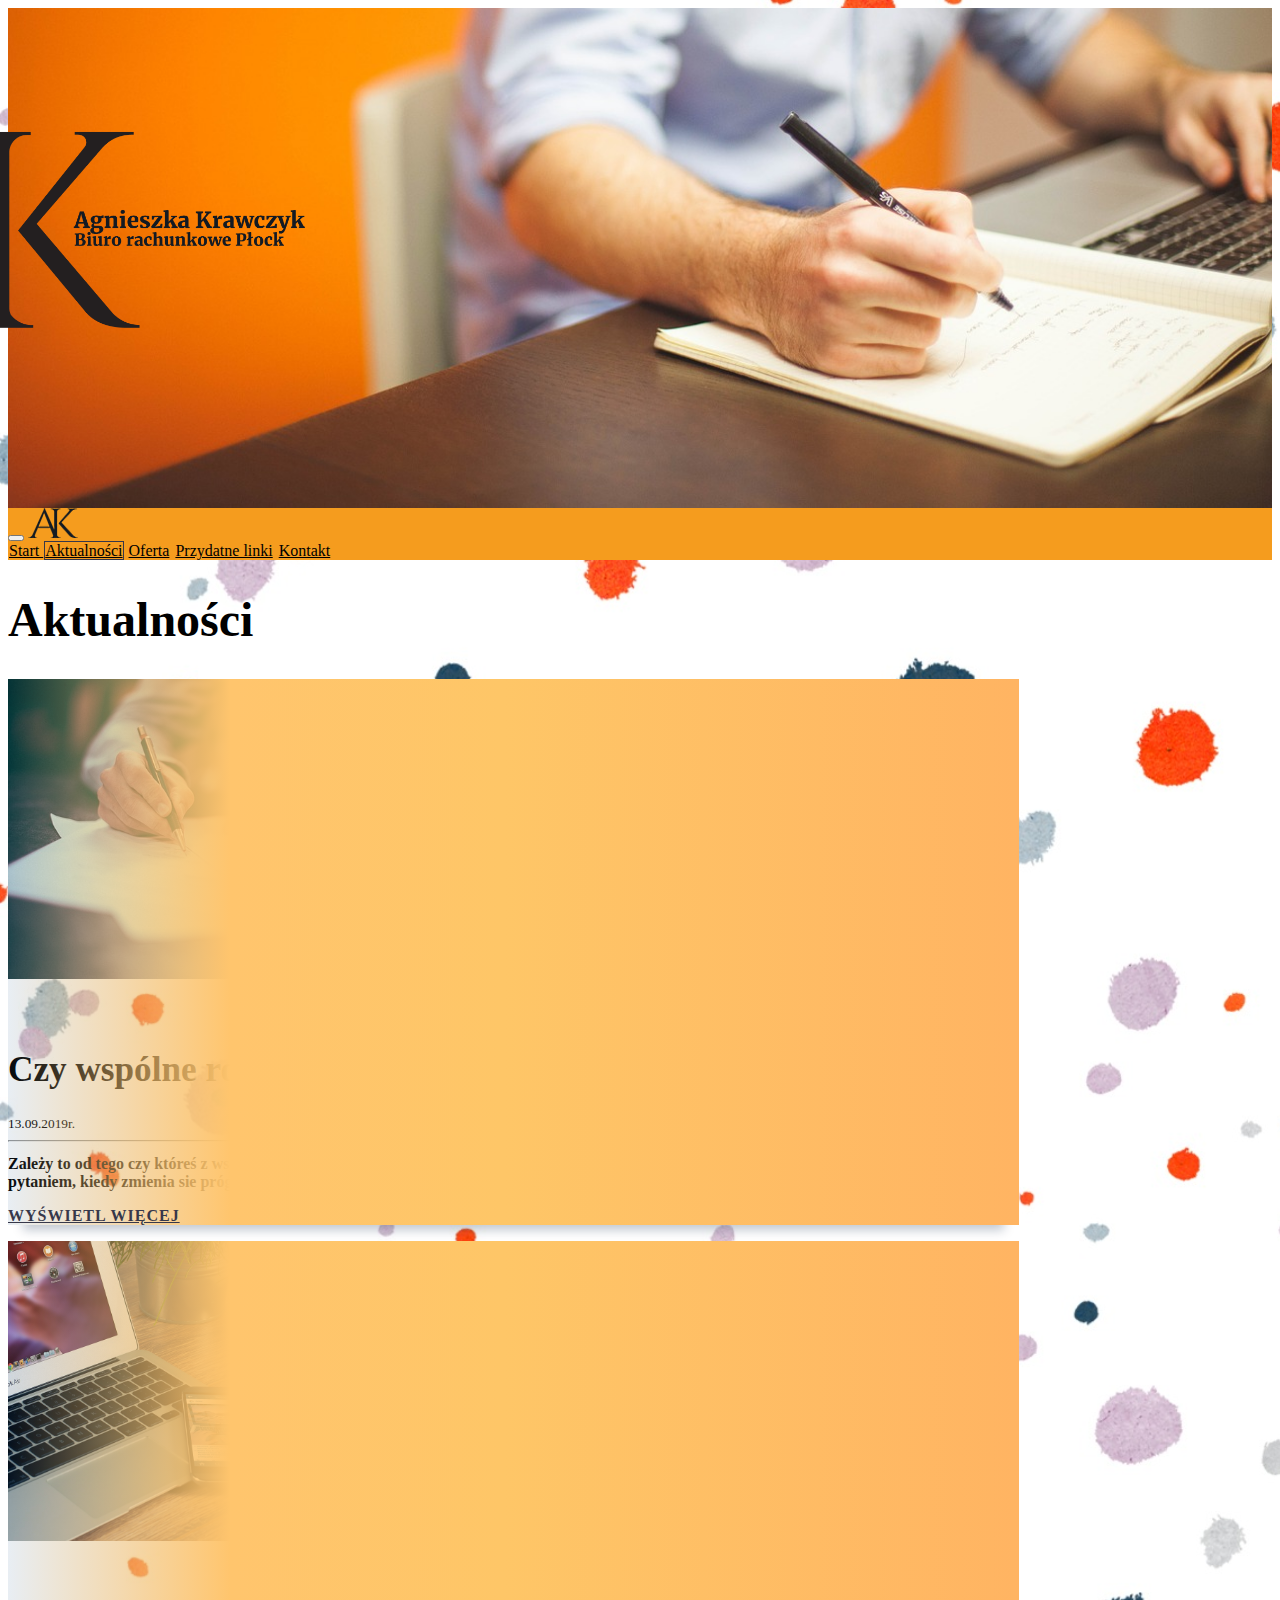
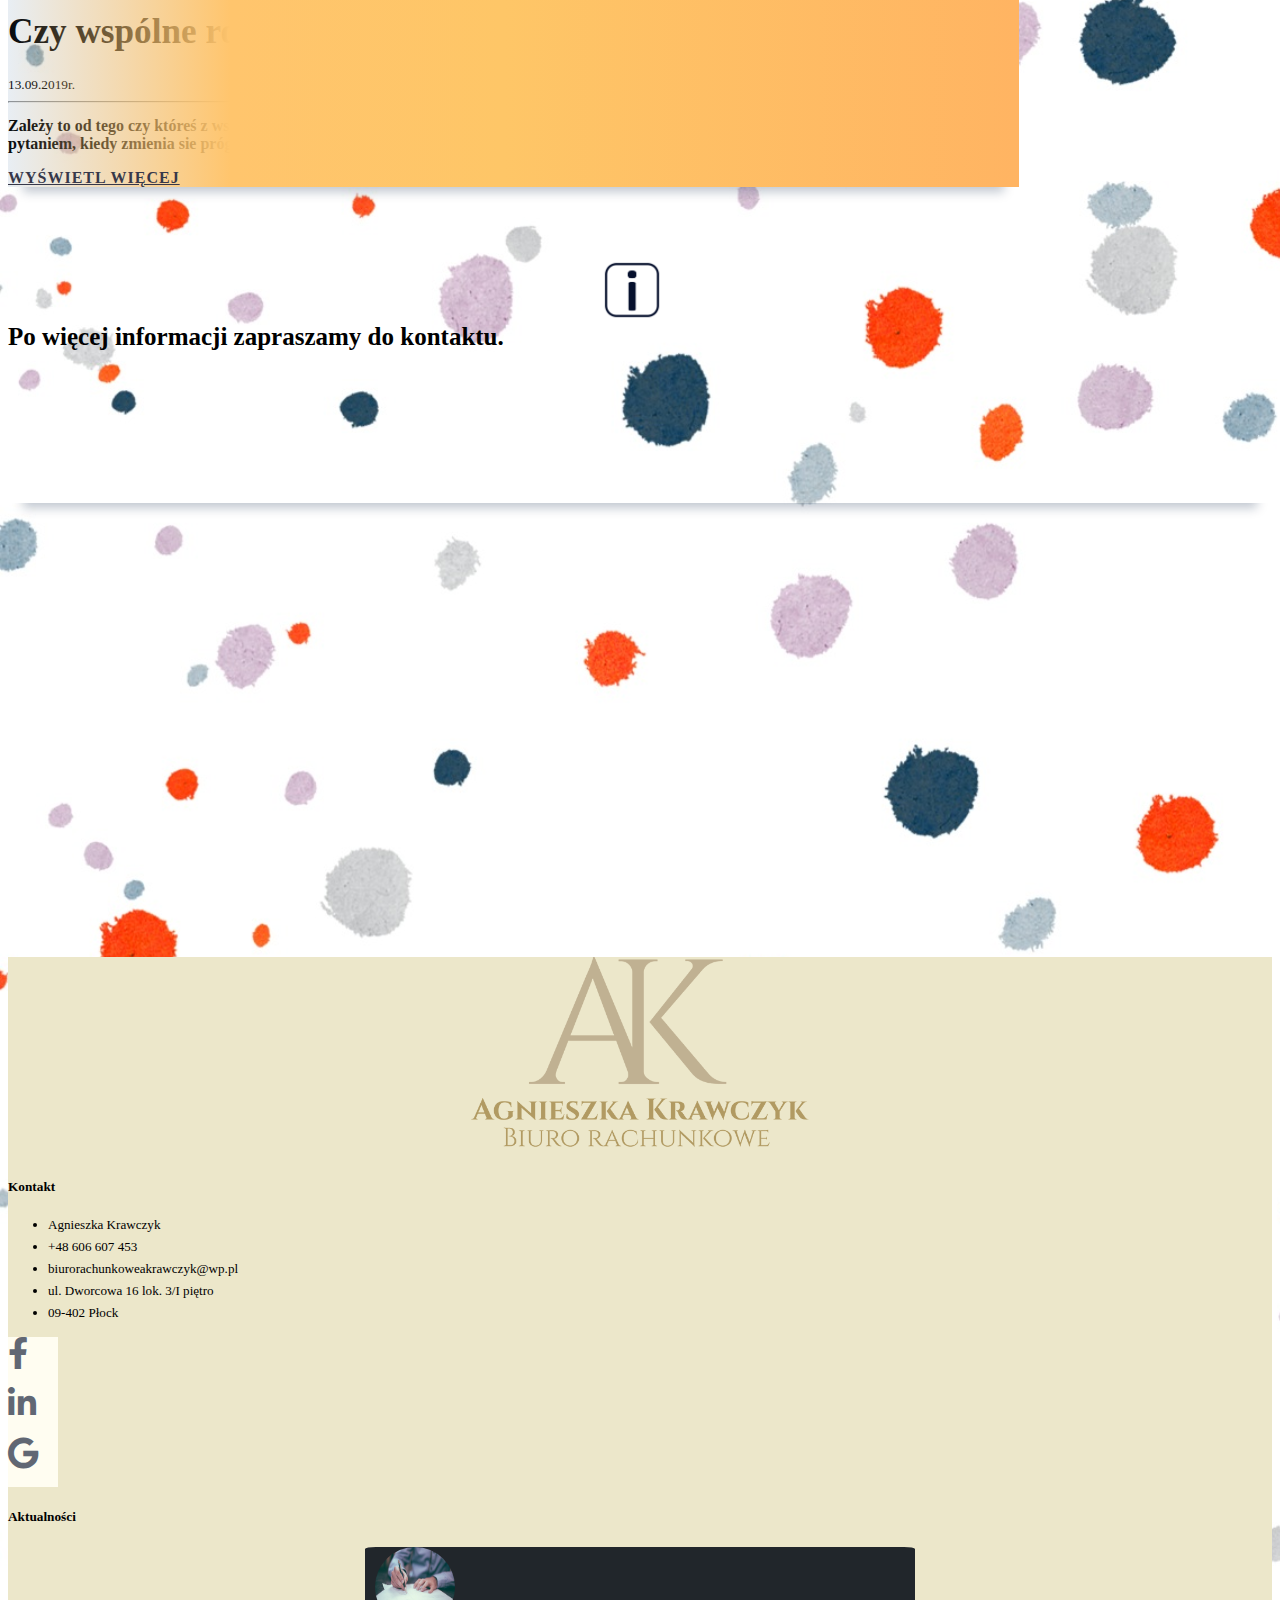
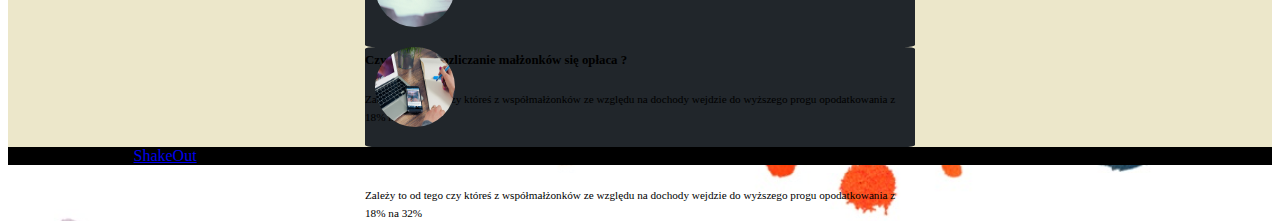
==== aktualnosci/index.html @ 41002212 "News articles subpage" ====
<!doctype html>
<html lang="pl-PL">
<head>
    <title>Rachunkowość w Płocku na miarę twoich potrzeb.</title>
    <meta charset="utf-8">
    <meta name="viewport" content="width=device-width, initial-scale=1, shrink-to-fit=no">
    <meta name="robots" content="index, follow">
    <meta name="revisit-after" content="7 days">
    <meta name="keywords" content="word, word2, word3, etc">
    <!--
    <meta name="abstract" content="a very short description of page">
    -->
    <meta name="author" content="ShakeOut">
    <meta name="copyright" content="ShakeOut">
    <!--
    By implementing the news_keywords metatag you can specify which keywords are most relevant to your articles.
    For example, in an article about the relevant news you could add the following code to help Google News better understand the nature of your content:
        Keywords could also be used to help disambiguate between related terms. Again, if this particular publisher wanted to specify
    that this article reported on soccer’s World Cup -- as opposed to rugby’s World Cup -- then they could try the following:

    <meta name="news_keywords" content="World Cup, Brazil 2014, Spain vs Netherlands, soccer, football">

    -->
    <meta name="google-site-verification" content="K8c2zZoU8CL8oeAEm4p4iuvakHsuQGLQA4NJUTKjj-U" />
    <meta name="news_keywords" content="Vat i nowa matryca, Młodzież zwolniona z podatków-Co warto wiedziec?, ksiegowość, rachunkowość, zmiany w podatkach">
    <meta name="reply-to" content="kontakt@biurorachunkoweplock.pl">
    <meta name="description" content="Chcesz dowidzieć sie jaką formę opodatkowania wybrać i uniknąć niepotrzebnych opłat ?">
    <meta name="robots" content="noodp" />
    <meta name="robots" content="noydir" />
    <meta name="SLURP" content="noarchive" />
    <meta name="web_author" content="haiowaty, ShakeOut, haiowaty@daweb.vot.pl" />
    <!-- Bootstrap CSS -->
    <script src="https://ajax.googleapis.com/ajax/libs/jquery/3.3.1/jquery.min.js"></script>
    <link rel="stylesheet" href="https://stackpath.bootstrapcdn.com/bootstrap/4.1.3/css/bootstrap.min.css"
          integrity="sha384-MCw98/SFnGE8fJT3GXwEOngsV7Zt27NXFoaoApmYm81iuXoPkFOJwJ8ERdknLPMO" crossorigin="anonymous">
    <link href="https://use.fontawesome.com/releases/v5.0.6/css/all.css" rel="stylesheet">
    <link rel="stylesheet" type="text/css" href="../css/style.css">
    <link rel="stylesheet" type="text/css" href="../css/news.css">
    <link rel="shortcut icon" href="../favicon.png" type=”image/x-icon” />
    <script type="text/javascript" src="../js/main.js"></script>
</head>
<body>
<div class="background-start flex py-2">
    <div class="container my-3 my-sm-2 align-content-center d-flex justify-content-center" id="header">
        <div class="logo-start justify-content-center"></div>
    </div>
</div>
<nav id="nav" class="navbar navbar-expand-sm sticky-top navbar-light bg-gold">
    <button class="navbar-toggler" type="button" data-toggle="collapse" data-target="#navbarNavAltMarkup" aria-controls="navbarNavAltMarkup" aria-expanded="false" aria-label="Toggle navigation">
        <span class="navbar-toggler-icon"></span>
    </button>
    <a class="navbar-brand d-sm-none d-flex" href="#">
        <img src="../images/logo_header.png" width="50" height="30" alt="logo plockiego biura rachunkowego">
    </a>
    <div class="collapse navbar-collapse justify-content-center" id="navbarNavAltMarkup">
        <div class="navbar-nav">
            <a class="nav-item nav-link px-lg-5 px-md-4 px-sm-3 border-transcendent" href="../" title="Start">Start <span class="sr-only">(current)</span></a>
            <a class="nav-item nav-link px-lg-5 px-md-4 px-sm-3 border-transcendent border border-darkness rounded" id="highlight" href="" >Aktualności</a>
            <a class="nav-item nav-link px-lg-5 px-md-4 px-sm-3 border-transcendent " href="../oferta/" title="oferta">Oferta</a>
            <a class="nav-item nav-link px-lg-4 px-md-3 px-sm-2 border-transcendent" href="../linki/">Przydatne linki</a>
            <a class="nav-item nav-link px-lg-5 px-md-4 px-sm-3 border-transcendent" href="../kontakt/" title="Aktualnosci">Kontakt</a>
        </div>
    </div>
</nav>
<section class="news mt-2" id="services">
    <h1 class="intro p-4 m-0 text-center font-weight-bold" style="font-size:3rem">Aktualności</h1>
    <article>
        <div class="jumbotron m-auto mt-2 bg-light">
            <div class="card-jumbotron my-4 shadow">
                <div class="check d-flex">
                    <img src="../images/sign.jpg" class="article-photo" alt="signing documents">
                    <div class="title position-absolute col-10 col-md-9 col-xl-6">
                        <h1 class="">Czy wspólne rozliczanie małżonków się opłaca ?</h1>
                        <small>13.09.2019r.</small>
                        <hr class="my-2">
                        <h2>Zależy to od tego czy któreś z współmałżonków ze względu na dochody wejdzie do wyższego progu opodatkowania z 18% na 32%. Zostajemy z pytaniem, kiedy zmienia sie próg opodatkowania?
                        </h2>
                   <p class="lead">
                       <a class="btn btn-sm pl-2 mt-1" href="wspolne-rozliczanie-malzonkow.html" role="button">Wyświetl więcej</a>
                   </p>
                    </div>
                </div>
            </div>
        </div>
    </article>
    <article>
        <div class="jumbotron m-auto mt-2 bg-light">
            <div class="card-jumbotron my-4">
                <div class="check d-flex shadow">
                    <img src="../images/office.jpg" class="article-photo" alt="signing documents">
                    <div class="title position-absolute col-10 col-md-9 col-xl-6">
                        <h1 class="">Czy wspólne rozliczanie małżonków się opłaca ?</h1>
                        <small>13.09.2019r.</small>
                        <hr class="my-2">
                        <h2>Zależy to od tego czy któreś z współmałżonków ze względu na dochody wejdzie do wyższego progu opodatkowania z 18% na 32%. Zostajemy z pytaniem, kiedy zmienia sie próg opodatkowania?
                        </h2>
                        <p class="lead">
                            <a class="btn btn-sm pl-2 mt-1" href="#" role="button">Wyświetl więcej</a>
                        </p>
                    </div>
                </div>
            </div>
        </div>
    </article>
</section>
<div class="break col-12 pb-4 mb-4 text-center shadow align-content-center">
    <h2 class="text-center" id="space">
        Po więcej informacji zapraszamy do kontaktu.
    </h2>
</div>
<section class="container-margin-low pb-3" id="googlemap">
    <iframe src="https://www.google.com/maps/embed?pb=!1m18!1m12!1m3!1d1213.0792733527114!2d19.70948820063212!3d52.5486569680255!2m3!1f0!2f0!3f0!3m2!1i1024!2i768!4f13.1!3m3!1m2!1s0x471c7123df74989d%3A0x4574361a95a99be7!2sBiuro+Rachunkowe+Agnieszka+Krawczyk!5e0!3m2!1spl!2spl!4v1551833668494" width="100%" height="450" frameborder="0" style="border:0" allowfullscreen></iframe>
</section>

<!-- Footer -->
<footer class="page-footer font-small bg-dark text-light pt-1">
    <div class="container-fluid d-flex text-center mx-auto justify-content-center text-md-left">
        <div class="row col-xl-12">
            <div class="col-md-4" id="logo-footer">
                <img class="logo-footer" src="../images/footer_logo.png" alt="biuro rachunkowe logo rachunkowosci plockiej">
            </div>

            <div class="col-md-4 pt-1 pr-xl-5 text-center">
                <h5 class="font-weight-bold text-center text-uppercase mt-1 mb-2 overflow-hidden">Kontakt</h5>
                <ul class="list-unstyled my-1 py-1">
                    <li>
                        Agnieszka Krawczyk
                    </li>
                    <li>
                        +48 606 607 453
                    </li>
                    <li>
                        biurorachunkoweakrawczyk@wp.pl
                    </li>

                    <li>
                        ul. Dworcowa 16 lok. 3/I piętro

                    </li>
                    <li>
                        09-402 Płock
                    </li>
                </ul>
                <div class="row justify-content-around m-auto py-3">
                    <div class="card card_Facebook page-footer">
                        <div class="card-body px-1 py-1">
                            <i class="fab fa-facebook-f fa-2x">
                                <a href="#facebook"></a>
                            </i>
                        </div>
                    </div>
                    <div class="card card_LinkedIn">
                        <div class="card-body px-1 py-1">
                            <i class="fab fa-linkedin-in fa-2x">
                                <a href="#linkedin"></a>
                            </i>
                        </div>
                    </div>
                    <div class="card card_Google">
                        <div class="card-body px-1 py-1">
                            <i class="fab fa-google fa-2x">
                                <a href="#google"></a>
                            </i>
                        </div>
                    </div>
                </div>
            </div>
            <!-- Aktualności-mini -->
            <div class="col-md-4 py-1 pl-md-4">
                <div class="col-12">
                    <h5 class="font-weight-bold text-uppercase text-center mt-1 mb-2">Aktualności</h5>
                    <div class="mini-post my-1 d-flex">
                        <img src="../images/sign.jpg" class="footer-news-photo" alt="signing documents">
                        <div class="footer-news-text d-flex justify-content-center">
                            <h5>Czy wspólne rozliczanie małżonków się opłaca ?</h5>
                            <span>Zależy to od tego czy któreś z współmałżonków ze względu na dochody wejdzie do wyższego progu opodatkowania z 18% na 32%</span>
                        </div>
                    </div>
                    <div class="mini-post my-2 d-flex">
                        <img src="../images/office.jpg" align="middle" class="footer-news-photo" alt="signing documents">
                        <div class="footer-news-text d-flex justify-content-center">
                            <h5>Czy wspólne rozliczanie małżonków się opłaca ?</h5>
                            <span>Zależy to od tego czy któreś z współmałżonków ze względu na dochody wejdzie do wyższego progu opodatkowania z 18% na 32%</span>
                        </div>
                    </div>
                </div>
            </div>
        </div>
    </div>
    <!-- Social buttons -->

    <div class="footer-copyright text-right py-0 px-1">© 2018 Copyright:
        <a href="https://daweb.vot.pl/"> ShakeOut </a>
    </div>
</footer>



<!-- Optional JavaScript -->
<!-- jQuery first, then Popper.js, then Bootstrap JS -->
<script src="https://code.jquery.com/jquery-3.3.1.slim.min.js"
        integrity="sha384-q8i/X+965DzO0rT7abK41JStQIAqVgRVzpbzo5smXKp4YfRvH+8abtTE1Pi6jizo"
        crossorigin="anonymous"></script>
<script src="https://cdnjs.cloudflare.com/ajax/libs/popper.js/1.14.3/umd/popper.min.js"
        integrity="sha384-ZMP7rVo3mIykV+2+9J3UJ46jBk0WLaUAdn689aCwoqbBJiSnjAK/l8WvCWPIPm49"
        crossorigin="anonymous"></script>
<script src="https://stackpath.bootstrapcdn.com/bootstrap/4.1.3/js/bootstrap.min.js"
        integrity="sha384-ChfqqxuZUCnJSK3+MXmPNIyE6ZbWh2IMqE241rYiqJxyMiZ6OW/JmZQ5stwEULTy"
        crossorigin="anonymous"></script>
</body>
</html>
---- css/style.css ----
*{
    scroll-behavior: smooth;
}
.pt-100 {
    padding-top: 100px;
}
.pb-100 {
    padding-bottom: 100px;
}
.transition{
    transition: 0.8s;
}
.bg-gold{
    background-color: #f59c1e;
}
.container{
    width: 80% !important;
}
.shadow{
    box-shadow: 0 20px 10px -15px rgba(9, 30, 66, 0.25);
}
.border-darkness{
    border-color: #37384A!important;
}
.border-transcendent{
    border: 1px solid transparent;
}
body{
    background-image: url("../images/confeti.jpg");
    background-size:cover;
}

.container-margin-low{
    margin: auto !important;
    width: 80% !important;
}

.start{
    height: 900px;
    background-repeat: no-repeat;
    background-image: url("../images/tablica.png");
    background-size: cover;
    background-position: center;
    color: white;
}

.text-start{
    vertical-align: center;
    justify-content: center;
}
.text-start h1 {
    font-size: 2.75rem!important;
}
.text-start h2{
    font-size: 1.75rem!important;
}
@media only screen and (max-width: 1300px){
    .text-start h1 {
        font-size: 2.5rem!important;
    }
    .text-start h2{
        font-size: 1.5rem!important;
    }
}

@media only screen and (max-width: 1024px){
    .text-start h1 {
        font-size: 2rem!important;
    }
    .text-start h2{
        font-size: 1.2rem!important;
    }
}
@media only screen and (max-width: 768px){
    .text-start h1 {
        font-size: 1.8rem!important;
    }
    .text-start h2{
        font-size: 1rem!important;
    }
}
@media only screen and (max-width: 576px){
    .text-start h1 {

        font-size: 1.6rem!important;
    }
    .text-start h2{

        font-size: 1rem!important;
    }
    .text-start
}
.background-start {
    background-image: url("../images/bg-log.jpg");
    background-position: bottom;
    background-size:cover;
    height: 600px;
}
@media only screen and (min-width: 1600px){
    .background-start{
        height: 600px;
    }
    .logo-start {
        height: 280px;
        top:120px;
        right:350px;
    }
}
@media only screen and (max-width: 1600px){
    .background-start{
        height: 550px;
    }
    .logo-start {
        height: 250px;
        top:120px;
        right:220px;
    }
}
@media only screen and (max-width: 1300px){
    .background-start{
        height: 500px;
    }
    .logo-start {
        height: 200px;
        top:120px;
        right:180px;
    }
}
@media only screen and (max-width: 1000px){
    .background-start{
        height: 380px;
    }
    .logo-start {
        height: 185px;
        top:100px;
        right:150px;
    }
}
@media only screen and (max-width: 800px){
    .background-start{
        height: 350px;
    }
    .logo-start {
        height: 170px;
        top:75px;
        right:100px;
    }
}
@media only screen and (max-width: 700px){
    .background-start{
        height: 250px;
    }
    .logo-start {
        height: 150px;
        top:35px;
        right:100px;
    }
}
@media only screen and (max-width: 576px){
    .background-start{
        display: none !important;
    }
    .logo-start {
        height: 100px;
        top:15px;
        right:80px;
    }
}
.logo-start{
    margin-bottom: 1rem;
    position: relative;
    width: 80%;
    background-image: url("../images/logo-tekst.png");
    background-size: contain;
    background-repeat: no-repeat;
}

 /*
  navbar
  */
#navbar-top {
    padding-top: 0.2rem !important;
    padding-bottom: 0.2rem !important;
    height: 20px !important;
}
@media only screen and (max-width: 576px){
    #header{
        display: none !important;
    }
}
.navbar-smaller{
    padding:1px;
    transition: 0.8s;
}
.navbar-nav{
    color: #37384A!important;
}
.nav-item{
    color:black !important;
}
/*
sekcja startowa kartki
*/
.paper {
    background-image: url("../images/baner.png");
    background-position: center;
    background-size: cover;
    padding: 30px;
    position: relative;
    height: 226px;

}
.paper h1{
    font-size: 50px !important;
}

.paper,
.paper::before,
.paper::after {
    /* Styles to distinguish sheets from one another */
    box-shadow: 1px 1px 1px rgba(0,0,0,0.25);
    border: 1px solid #bbb;
}

.paper::before,
.paper::after {
    content: "";
    position: absolute;
    height: 95%;
    width: 99%;
    background-color: #eee;
}

.paper::before {
    right: 15px;
    top: 0;
    transform: rotate(-1deg);
    z-index: -1;
}

.paper::after {
    top: 5px;
    right: -5px;
    transform: rotate(1deg);
    z-index: -2;
}
/*
 kafelki
 */
.services-area {
    background-image: url("../images/kartka.png");
    background-size: cover;
    background-position: center;
}
.section-title {
    margin-bottom: 60px;
}
.section-title p {
    color: #280f0a;
}
.section-title h2{
    text-transform: capitalize;
    font-size: 40px;
    position: relative;
    padding-bottom: 20px;
    margin-bottom: 20px;
    font-weight: 600;
}
.section-title h2:before {
    position: absolute;
    content: "";
    width: 60px;
    height: 2px;
    background-color: #343a40;
    bottom: 0;
    left: 50%;
    margin-left: -30px;
}
.section-title h2:after {
    position: absolute;
    background-color: #343a40;
    content: "";
    width: 10px;
    height: 10px;
    bottom: -4px;
    left: 50%;
    margin-left: -5px;
    border-radius: 50%;
}
.single-service {
    background-color: rgba(234, 230, 114, 1);
    padding: 30px 10px;
    position: relative;
    text-align: center;
    margin-bottom: 30px;
    background-position: center;
    height: 320px;
}
@media only screen and (max-width: 767px){
    .single-service{
        height: 280px;
    }
}

.single-service:hover .service-icon {
    width: 50%;
}
.single-service:hover  .service-title {
    -webkit-transition: .4s;
    transition: .6s;
    padding-top: 5px;
    padding-bottom: 5px;
    font-size: 25px !important;
}
.single-service:hover  .service-description {
    font-size: 22px !important;
    transition: .6s;
}
.service-title {
    -webkit-transition: .4s;
    transition: .4s;
    text-transform: capitalize;
    font-size: 26px !important;
    font-weight: 700;
    border-radius: 10px;
    margin-bottom:2vh;
}
.service-description {
    font-size: 20px !important;
}
.service-title, .service-description{
    margin:auto;
    padding-bottom: 30px;
}

.single-service:hover {
    -webkit-box-shadow: -1px 0 5px 6px rgba(153,153,153,1);
    -moz-box-shadow: -1px 0 5px 6px rgba(153,153,153,1);
    box-shadow: -1px 0 5px 6px rgba(153,153,153,1);
}

.iconic {
    height: 100px;
    width: 100px;
    display: block;
    position: relative;
    background-size: cover;
    margin-left: auto;
    margin-right: auto;
    background-color: rgba(51, 89, 110, 0.9);
}
.single-service:hover > .iconic::before{
    width: 60px;
    -webkit-transition: .4s;
    transition: .4s;
}
.single-service:hover > .iconic::after{
    width: 60px;
    -webkit-transition: .4s;
    transition: .4s;
}

.iconic:before {
    -webkit-transition: .4s;
    transition: .4s;
    left: 100%;
    content: "";
    position: absolute;
    width: 0;
    height: 100px;
    background-color: rgba(51, 89, 110, 0.9);
    border-bottom-right-radius: 30px;
    border-top-right-radius: 30px;
}
.iconic:after {
    -webkit-transition: .4s;
    transition: .4s;
    right: 100%;
    content: "";
    position: absolute;
    width: 0;
    height: 100px;
    background-color: rgba(51, 89, 110, 0.9);
    border-bottom-left-radius: 30px;
    border-top-left-radius: 30px;
}
.pin{
    background-color: #b6b6b6;
    height: 25px;
    display: block;
    position: absolute;
    width: 2px;
    top: -9px;
    left: 51%;
    z-index: 1;
}
.pin:after {
    background-color: #f34213;
    background-image: radial-gradient(256% 26%, none, hsla(0,0%,100%,0.15), hsla(0,0%,0%,0.15));
    border-radius: 50%;
    box-shadow: inset 0 0 0 1px hsla(0,0%,0%,.1),
    inset 4px 4px 4px hsla(0,0%,100%,.2),
    inset -4px -4px 4px hsla(0,0%,0%,.2),
    25px 4px 3px hsla(0,0%,0%,.16);
    content: '';
    left: -5px;
    height: 12px;
    position: absolute;
    width: 12px;
    top: -1px;
}
.pin:before {
    background-color: hsla(0,0%,0%,0.1);
    box-shadow: 0 0 .1em hsla(0,0%,0%,.1);
    content: '';
    height: 24px;
    width: 2px;
    left: 0;
    position: absolute;
    top: 1px;
    transform: rotate(60deg);
    -moz-transform: rotate(60deg);
    -webkit-transform: rotate(60deg);
    -ms-transform: rotate(60deg);
    -o-transform: rotate(60deg);
    transform-origin: 40% 100%;
    -moz-transform-origin: 50% 100%;
    -webkit-transform-origin: 50% 100%;
    -ms-transform-origin: 50% 100%;
    -o-transform-origin: 50% 100%;
}


/*
przerwa
*/
.break{
    background-image: url("../images/logo-bg.png");
    background-size: cover;
    background-attachment: fixed;
    position: relative;
    width: 100%;
    height: 200px;
    padding-top: 100px;
}
@media only screen and (max-width: 338px){
    .break{
        padding-top:50px;
    }
}
@media only screen and (min-width: 338px){
    #space {
        position: relative;
        font-size: 25px;
        font-weight: bold;
    }
    #space:before {
        position: absolute;
        background-image: url("../images/i.png");
        background-size: cover;
        width: 60px;
        height: 60px;
        content: "";
        left: 45%;
        bottom: 110%;

    }
}
@media only screen and (min-width: 667px){
    #space{
        font-size:25px;
    }
    #space:before {
        left: 46%;
        bottom: 110%;
    }
}
@media only screen and (min-width: 1000px){
    #space:before {
        left: 47%;
        bottom: 110%;
    }
}
@media only screen and (min-width: 1300px){
    #space:before {
        left: 48%;
        bottom: 110%;
    }
}
#googlemap {
}

/*
footer
*/
.logo-footer {
    max-width: 100%;
    max-height: 200px;
    margin: auto;
}
#logo-footer{

    display: flex;

}
.page-footer{
    background-color: #ece7ca;
}
@media only screen and (min-width: 768px){
    .page-footer{
    }
}

    .page-footer li{
        font-size: 0.82rem;
        margin-top:6px;
    }
    .mini-post{
        height: 100px;
        background-color: #21262b;
        border-radius: 2%;
        margin: auto;
        flex-direction: row;
        max-width: 550px;
    }
    .footer-news-photo{
        width: 80px;
        height: 80px;
        border-radius: 50%;
        margin: auto 10px;
    }
@media only screen and (max-width: 350px){
    .footer-news-photo{
        display: none;
    }
}
    .footer-news-text{
        text-align: left;
        flex-direction: column;
    }
    .mini-post h5{
        width: 100%;
        font-size: 0.65rem !important;
        justify-content: center;
    }
    .mini-post span{
        width: 100%;
        font-size: 0.55rem !important;
    }
@media only screen and (min-width: 1017px){
    .mini-post h5{
        font-size: 0.8rem !important;
    }
    .mini-post span{
        font-size: 0.7rem !important;
    }
}
/*
social media buttons
*/
.card_Facebook, .card_LinkedIn,.card_Google {
    color: rgb(97, 103, 115);
    background-color: #fffdf1;
    transition: transform .3s; /* Animation */
    width: 50px !important;
    height: 50px;
}

.card_Facebook:hover {
    background: #3b5998;
    color: #fff;
    cursor: pointer;
    transform: scale(1.1);
    box-shadow: 1px 5px 15px 1px grey;
}
.card_LinkedIn:hover {
    background: #007bb6;
    color: #fff;
    cursor: pointer;
    transform: scale(1.1);
    box-shadow: 1px 5px 15px 1px grey;
}
.card_Google:hover {
    background: #bb0000;
    color: #fff;
    cursor: pointer;
    transform: scale(1.1);
    box-shadow: 1px 5px 15px 1px grey;
}

.footer-copyright{
    background-color: black !important;
}
---- css/news.css ----
.news {
}
.tlo{
    background-image: linear-gradient(120deg, #ffecd2 0%, #fceade 100%);
}
.photo{
    height: auto;
    width: auto;
    max-height: 1000px;

}
.jumbotron{
    padding: 0;
    width: 80%;
}
/*

*/
.card-jumbotron {
    max-width: 100% !important;
}

.check {
    position: relative;
}
.check::before{
    content: "";
    position: absolute;
    width: 100%;
    height: 100%;
    background: linear-gradient(to right, rgba(30,87,143,0.1)0%, rgb(255, 197, 109) 22%, rgb(254, 198, 103) 49%, rgba(255, 180, 98) 100%);
    z-index: 1;
}

.article-photo{
    width: auto;
    height: 300px;
    max-width:100%;
    max-height: 100%;
}
.intro h1{
    font-size:3rem !important;
}
.title{
    padding-top:2rem!important;
    font-size: 1rem;
    z-index: 2;
    left:25%;
}
.title h1{
    font-size: 2.5rem;
}
.title h2 {
    font-size: 1rem;
}
.lead a{
    padding-left: 0;
}
@media only screen and (max-width:1500px) {
    .title{
        padding-top:2.7rem!important;
        left:20%;
    }
    .title h1{
        font-size: 2.2rem;
    }
}
@media only screen and (max-width:1200px) {
    .title{
        padding-top:2.5rem!important;
        left:18%;
    }
    .title h1{
        font-size: 2.2rem;
    }
}
@media only screen and (max-width:800px) {
    .title{
        padding-top:2rem!important;
    }
    .title h1{
        font-size: 2rem;
    }
}
@media only screen and (max-width:650px) {
    .title{
        padding-top:2.5rem!important;
        left:16% !important;
    }
    .title h1{
        font-size: 1.6rem ;
    }
    .title h2{
        font-size: 0.9rem;
    }
}
@media only screen and (max-width:500px) {
    .title{
        padding-top:2.9rem!important;
        left:15% !important;
    }
    .title h1{
        font-size: 1.3rem ;
    }
    .title h2{
        font-size: 0.75rem;
    }
}


.linia {
    height: 10px;
    width: 10%;
    border-bottom: 2px dotted black;
    position: relative;
    margin-bottom: 2% !important;
    margin-left: 3%;
}
.linia:after {
    position: absolute;
    background-color: #343a40;
    content: "";
    width: 10px;
    height: 10px;
    bottom: -66%;
    left: 50%;
    margin-left: -5px;
    border-radius: 50%;
}

.btn{
    margin-bottom: 1%;
    margin-right: 1%;
    border:none;
    background-color: unset;
    color: #37384A;
    border-radius: 30px !important;
    font-weight: 700 !important;
    position: relative;
    letter-spacing: 1px;
    text-transform: uppercase;
    transition: all 0.5s ease 0s;
    z-index:1;
}
.btn:hover{
    color: #34464f;
    border-radius: 30px !important;
}
.btn:before{
    content: "";
    position: absolute;
    width: 101%;
    height: 100%;
    top: 0;
    left: -1px;
    background: #e2e3f1;
    border-radius: 30px !important;
    transform: scaleX(0);
    transition:all 0.5s ease-out 0s;
    transform-origin: 50% 50% 0;
    z-index: -1;
}
.btn:hover:before{
    transform: scaleX(1);
}
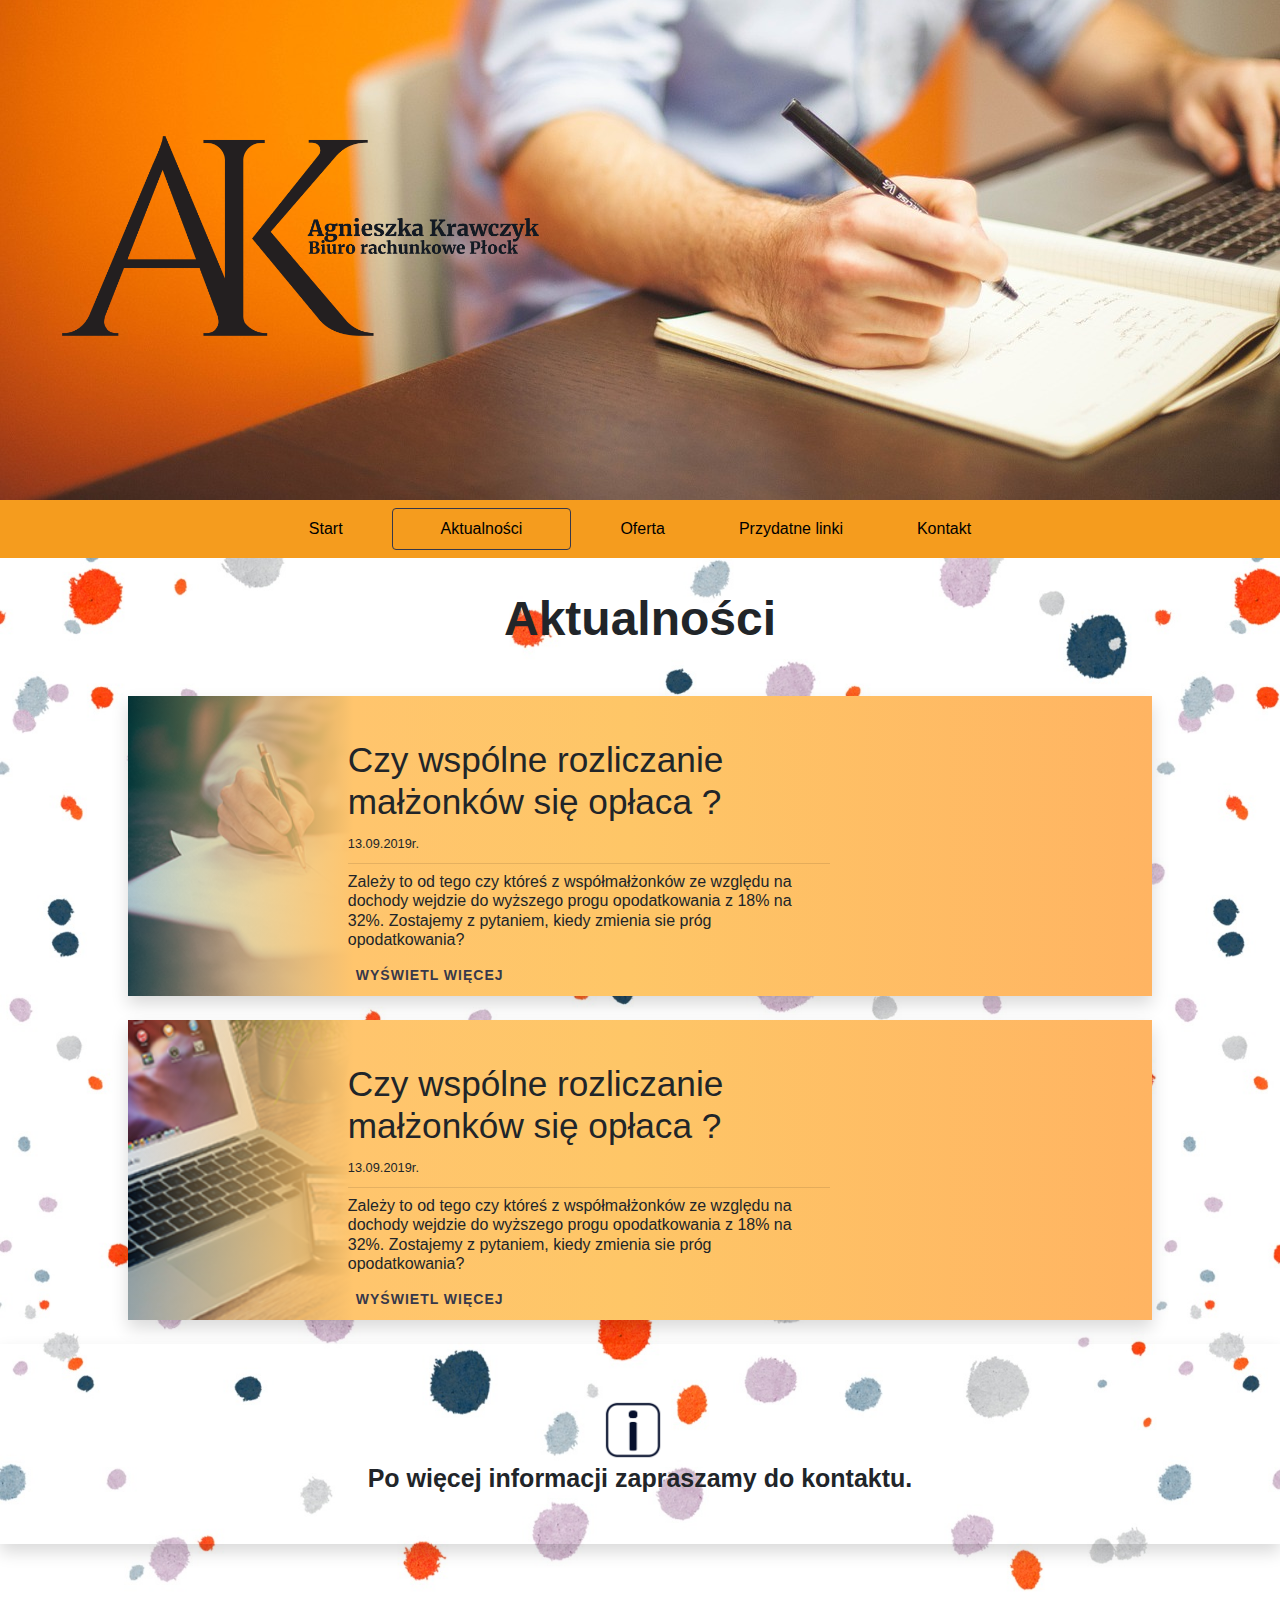
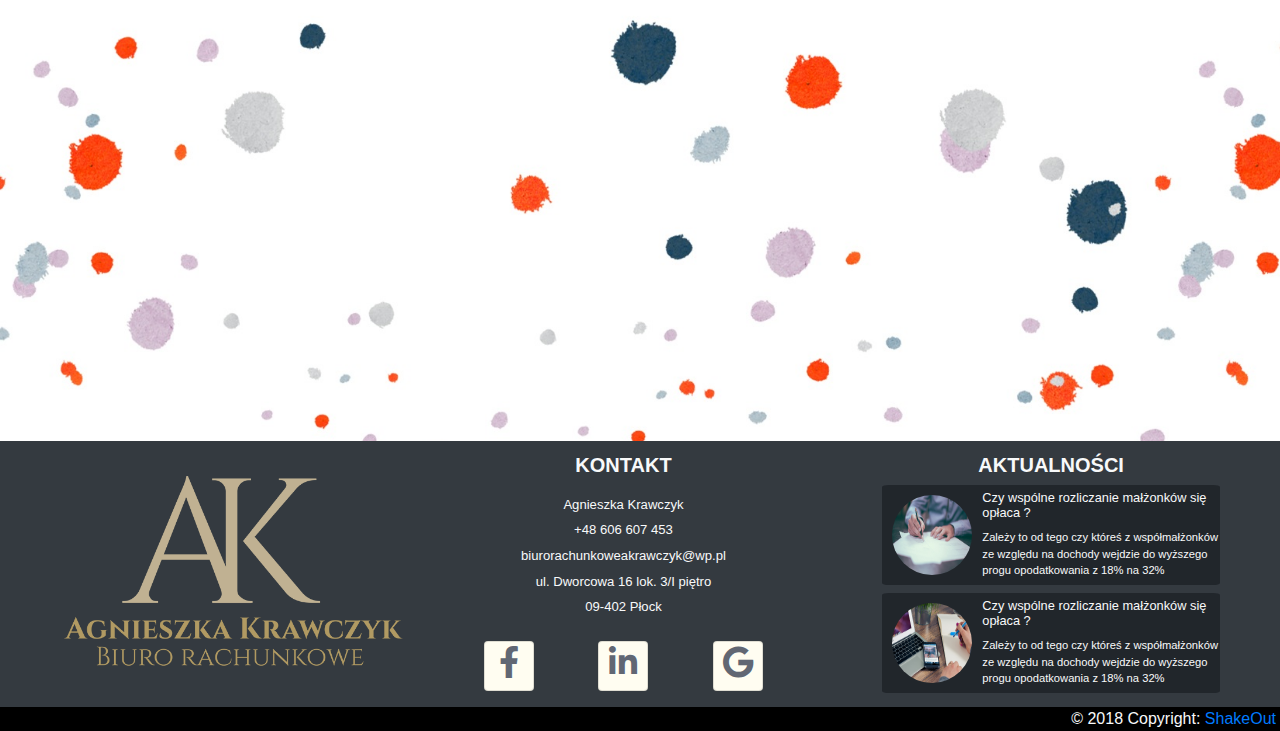
==== commit 5e8dd290: "SEO I optymalizacja" ====
--- a/aktualnosci/index.html
+++ b/aktualnosci/index.html
@@ -30,9 +30,8 @@
     <meta name="SLURP" content="noarchive" />
     <meta name="web_author" content="haiowaty, ShakeOut, haiowaty@daweb.vot.pl" />
     <!-- Bootstrap CSS -->
-    <script src="https://ajax.googleapis.com/ajax/libs/jquery/3.3.1/jquery.min.js"></script>
-    <link rel="stylesheet" href="https://stackpath.bootstrapcdn.com/bootstrap/4.1.3/css/bootstrap.min.css"
-          integrity="sha384-MCw98/SFnGE8fJT3GXwEOngsV7Zt27NXFoaoApmYm81iuXoPkFOJwJ8ERdknLPMO" crossorigin="anonymous">
+    <script type="text/javascript" src="../js/jquery-3.3.1.min.js"></script>
+    <link href="../css/bootstrap.min.css" rel="stylesheet">
     <link href="https://use.fontawesome.com/releases/v5.0.6/css/all.css" rel="stylesheet">
     <link rel="stylesheet" type="text/css" href="../css/style.css">
     <link rel="stylesheet" type="text/css" href="../css/news.css">
@@ -68,7 +67,7 @@
         <div class="jumbotron m-auto mt-2 bg-light">
             <div class="card-jumbotron my-4 shadow">
                 <div class="check d-flex">
-                    <img src="../images/sign.jpg" class="article-photo" alt="signing documents">
+                    <img src="../images/czlowiek-w-garniturze-wskazuje-miejsce-do-podpisu.jpg" class="article-photo" alt="signing documents">
                     <div class="title position-absolute col-10 col-md-9 col-xl-6">
                         <h1 class="">Czy wspólne rozliczanie małżonków się opłaca ?</h1>
                         <small>13.09.2019r.</small>
@@ -87,7 +86,7 @@
         <div class="jumbotron m-auto mt-2 bg-light">
             <div class="card-jumbotron my-4">
                 <div class="check d-flex shadow">
-                    <img src="../images/office.jpg" class="article-photo" alt="signing documents">
+                    <img src="../images/ksiegowy-notujacy-z-laptopa.jpg" class="article-photo" alt="signing documents">
                     <div class="title position-absolute col-10 col-md-9 col-xl-6">
                         <h1 class="">Czy wspólne rozliczanie małżonków się opłaca ?</h1>
                         <small>13.09.2019r.</small>
@@ -198,14 +197,8 @@
 
 <!-- Optional JavaScript -->
 <!-- jQuery first, then Popper.js, then Bootstrap JS -->
-<script src="https://code.jquery.com/jquery-3.3.1.slim.min.js"
-        integrity="sha384-q8i/X+965DzO0rT7abK41JStQIAqVgRVzpbzo5smXKp4YfRvH+8abtTE1Pi6jizo"
-        crossorigin="anonymous"></script>
-<script src="https://cdnjs.cloudflare.com/ajax/libs/popper.js/1.14.3/umd/popper.min.js"
-        integrity="sha384-ZMP7rVo3mIykV+2+9J3UJ46jBk0WLaUAdn689aCwoqbBJiSnjAK/l8WvCWPIPm49"
-        crossorigin="anonymous"></script>
-<script src="https://stackpath.bootstrapcdn.com/bootstrap/4.1.3/js/bootstrap.min.js"
-        integrity="sha384-ChfqqxuZUCnJSK3+MXmPNIyE6ZbWh2IMqE241rYiqJxyMiZ6OW/JmZQ5stwEULTy"
-        crossorigin="anonymous"></script>
+<script src="../js/jquery-3.4.0.slim.min.js"></script>
+<script src="../js/popper.min.js"></script>
+<script src="../js/bootstrap.min.js"></script>
 </body>
 </html>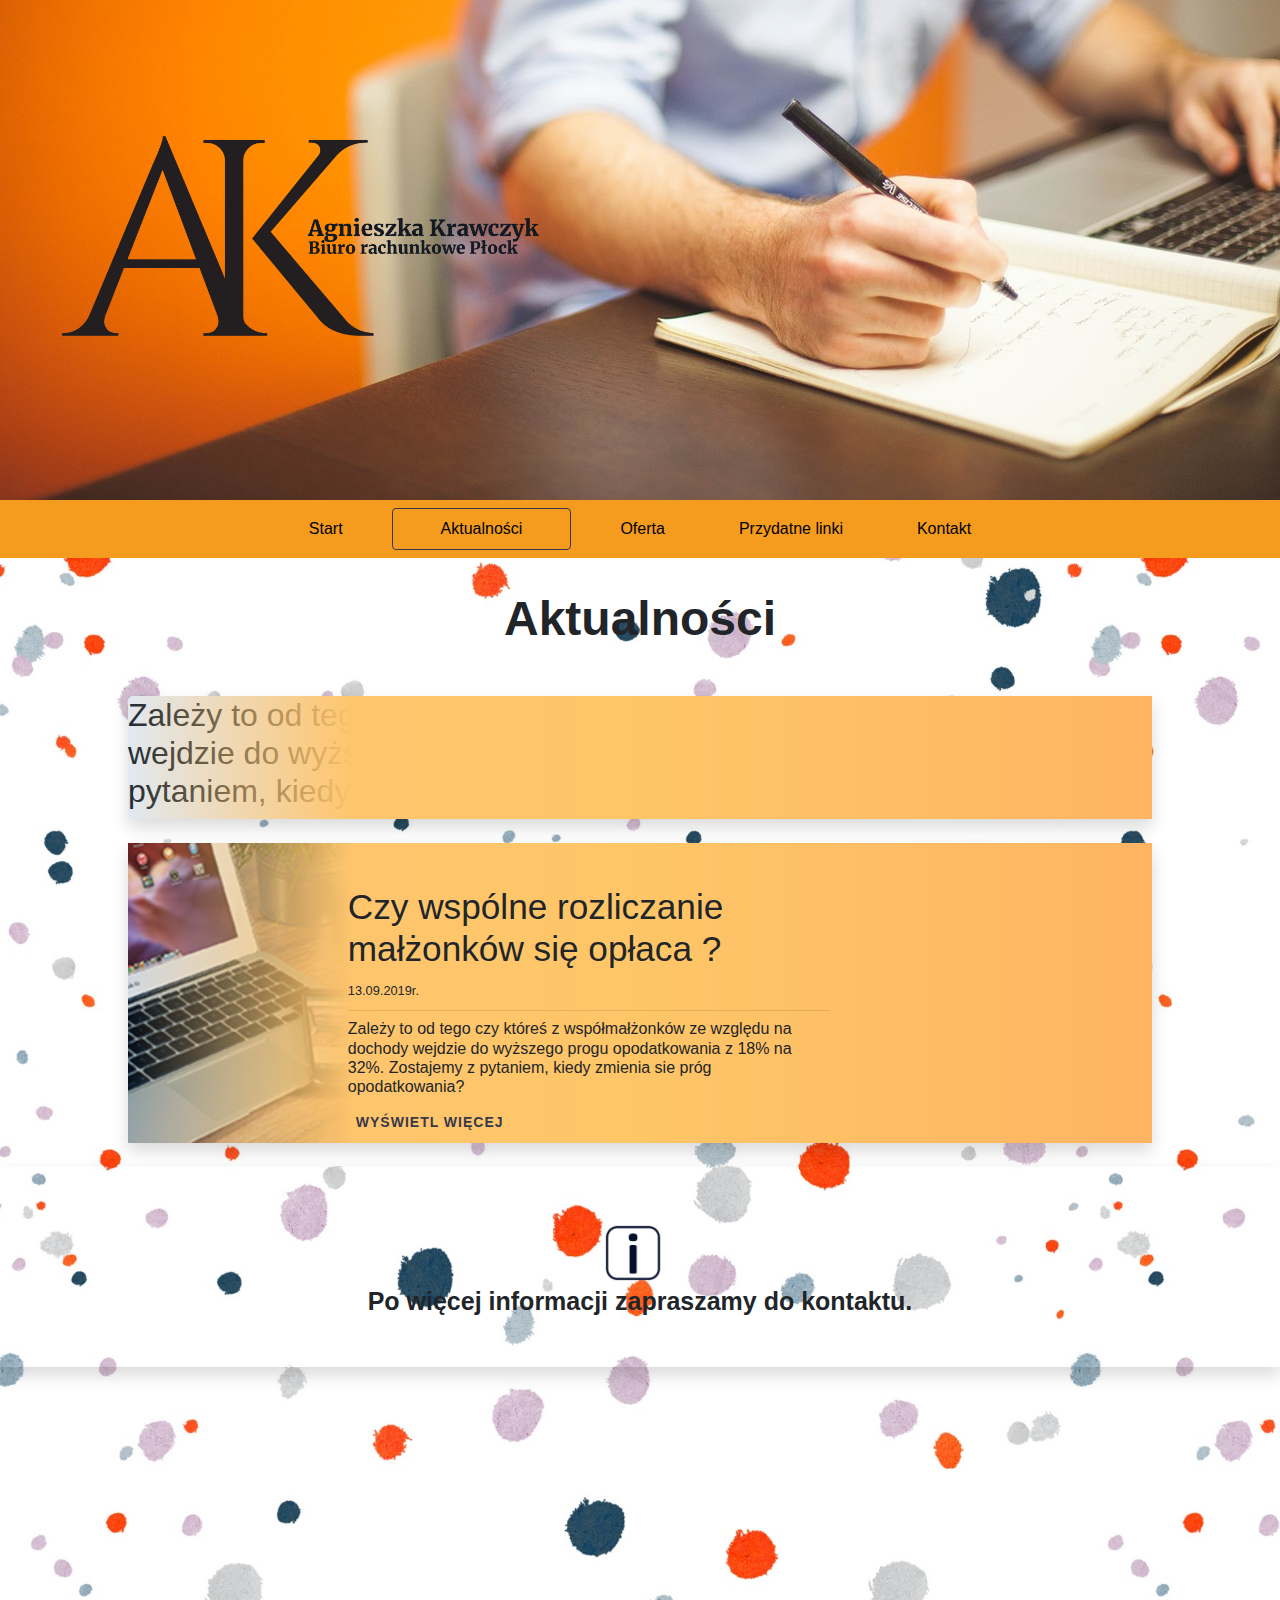
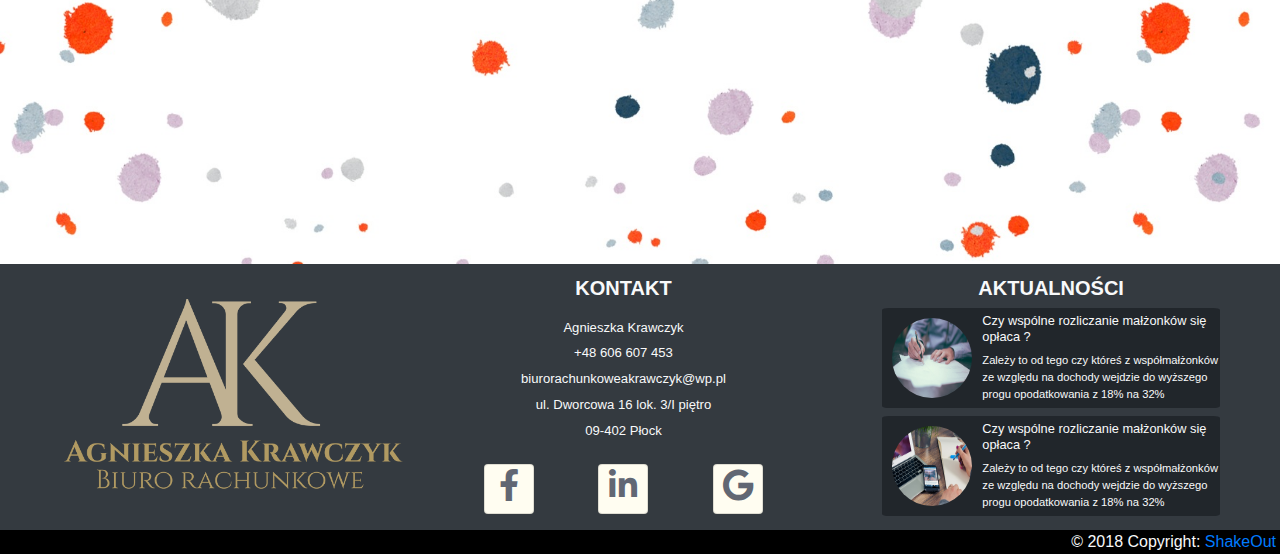
==== commit 40b34b02: "bzdety" ====
--- a/aktualnosci/index.html
+++ b/aktualnosci/index.html
@@ -67,16 +67,9 @@
         <div class="jumbotron m-auto mt-2 bg-light">
             <div class="card-jumbotron my-4 shadow">
                 <div class="check d-flex">
-                    <img src="../images/czlowiek-w-garniturze-wskazuje-miejsce-do-podpisu.jpg" class="article-photo" alt="signing documents">
-                    <div class="title position-absolute col-10 col-md-9 col-xl-6">
-                        <h1 class="">Czy wspólne rozliczanie małżonków się opłaca ?</h1>
-                        <small>13.09.2019r.</small>
-                        <hr class="my-2">
-                        <h2>Zależy to od tego czy któreś z współmałżonków ze względu na dochody wejdzie do wyższego progu opodatkowania z 18% na 32%. Zostajemy z pytaniem, kiedy zmienia sie próg opodatkowania?
+                        <h2>
+                            Zależy to od tego czy któreś z współmałżonków ze względu na dochody wejdzie do wyższego progu opodatkowania z 18% na 32%. Zostajemy z pytaniem, kiedy zmienia sie próg opodatkowania?
                         </h2>
-                   <p class="lead">
-                       <a class="btn btn-sm pl-2 mt-1" href="wspolne-rozliczanie-malzonkow.html" role="button">Wyświetl więcej</a>
-                   </p>
                     </div>
                 </div>
             </div>
@@ -90,7 +83,7 @@
                     <div class="title position-absolute col-10 col-md-9 col-xl-6">
                         <h1 class="">Czy wspólne rozliczanie małżonków się opłaca ?</h1>
                         <small>13.09.2019r.</small>
-                        <hr class="my-2">
+                        <hr class="my-2 my-sm-2">
                         <h2>Zależy to od tego czy któreś z współmałżonków ze względu na dochody wejdzie do wyższego progu opodatkowania z 18% na 32%. Zostajemy z pytaniem, kiedy zmienia sie próg opodatkowania?
                         </h2>
                         <p class="lead">
--- a/css/news.css
+++ b/css/news.css
@@ -96,11 +96,11 @@
 }
 @media only screen and (max-width:500px) {
     .title{
-        padding-top:2.9rem!important;
+        padding-top:1.9rem!important;
         left:15% !important;
     }
     .title h1{
-        font-size: 1.3rem ;
+        font-size: 1.24rem ;
     }
     .title h2{
         font-size: 0.75rem;
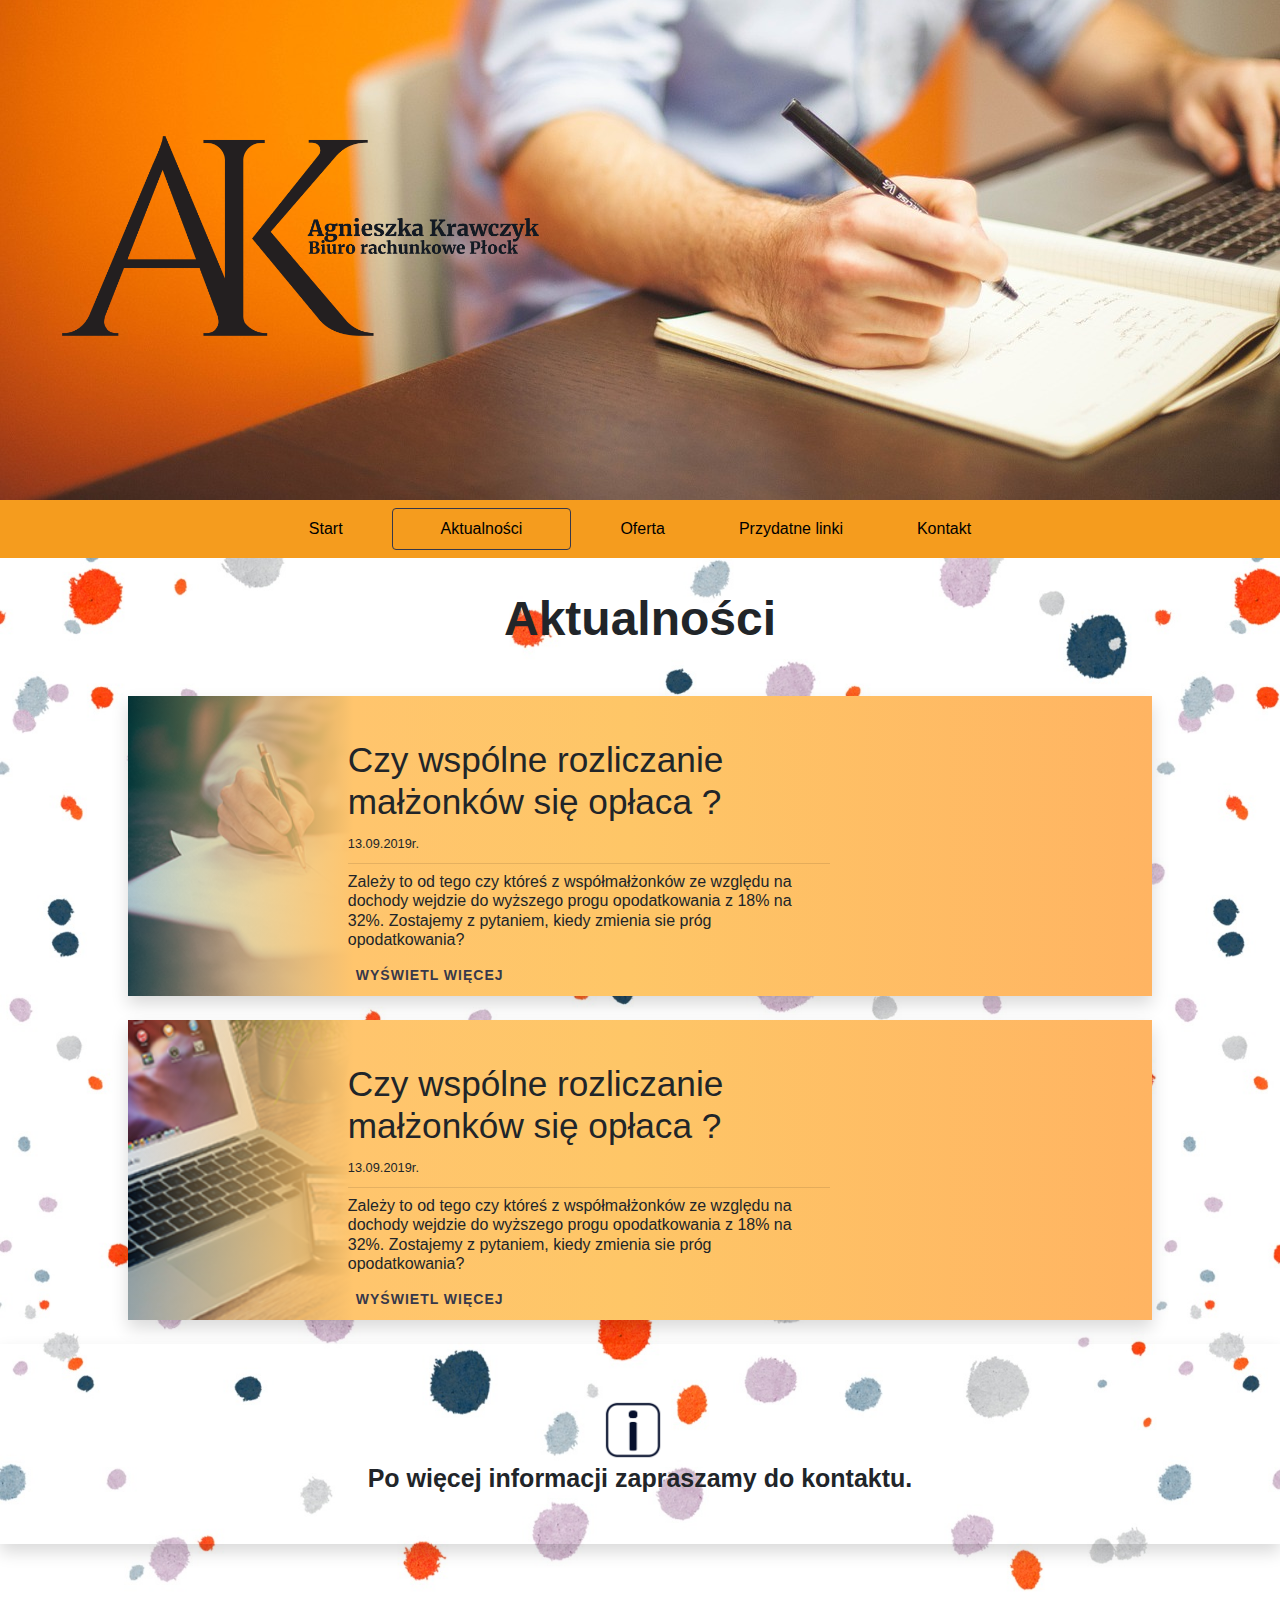
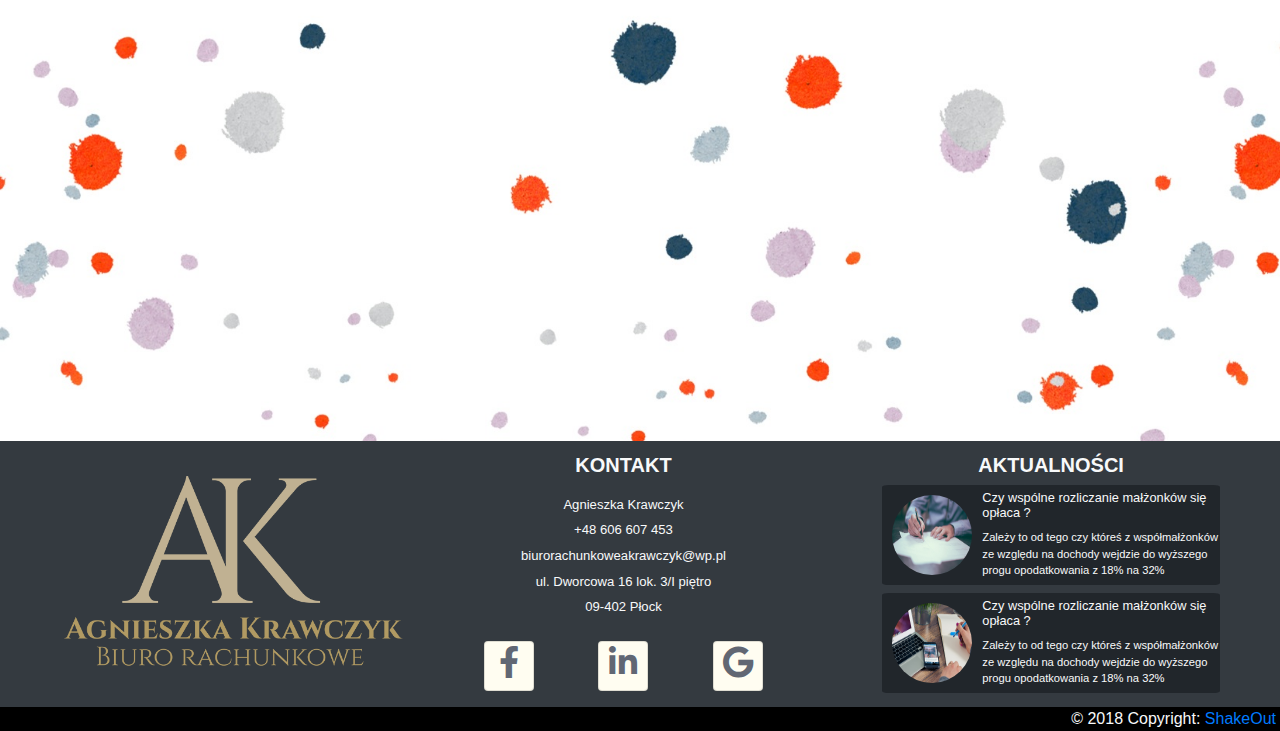
==== commit 8adc80d2: "bzdety" ====
--- a/aktualnosci/index.html
+++ b/aktualnosci/index.html
@@ -67,9 +67,16 @@
         <div class="jumbotron m-auto mt-2 bg-light">
             <div class="card-jumbotron my-4 shadow">
                 <div class="check d-flex">
-                        <h2>
-                            Zależy to od tego czy któreś z współmałżonków ze względu na dochody wejdzie do wyższego progu opodatkowania z 18% na 32%. Zostajemy z pytaniem, kiedy zmienia sie próg opodatkowania?
+                    <img src="../images/czlowiek-w-garniturze-wskazuje-miejsce-do-podpisu.jpg" class="article-photo" alt="signing documents">
+                    <div class="title position-absolute col-10 col-md-9 col-xl-6">
+                        <h1 class="">Czy wspólne rozliczanie małżonków się opłaca ?</h1>
+                        <small>13.09.2019r.</small>
+                        <hr class="my-1 my-sm-2">
+                        <h2>Zależy to od tego czy któreś z współmałżonków ze względu na dochody wejdzie do wyższego progu opodatkowania z 18% na 32%. Zostajemy z pytaniem, kiedy zmienia sie próg opodatkowania?
                         </h2>
+                   <p class="lead">
+                       <a class="btn btn-sm pl-2 mt-1" href="wspolne-rozliczanie-malzonkow.html" role="button">Wyświetl więcej</a>
+                   </p>
                     </div>
                 </div>
             </div>
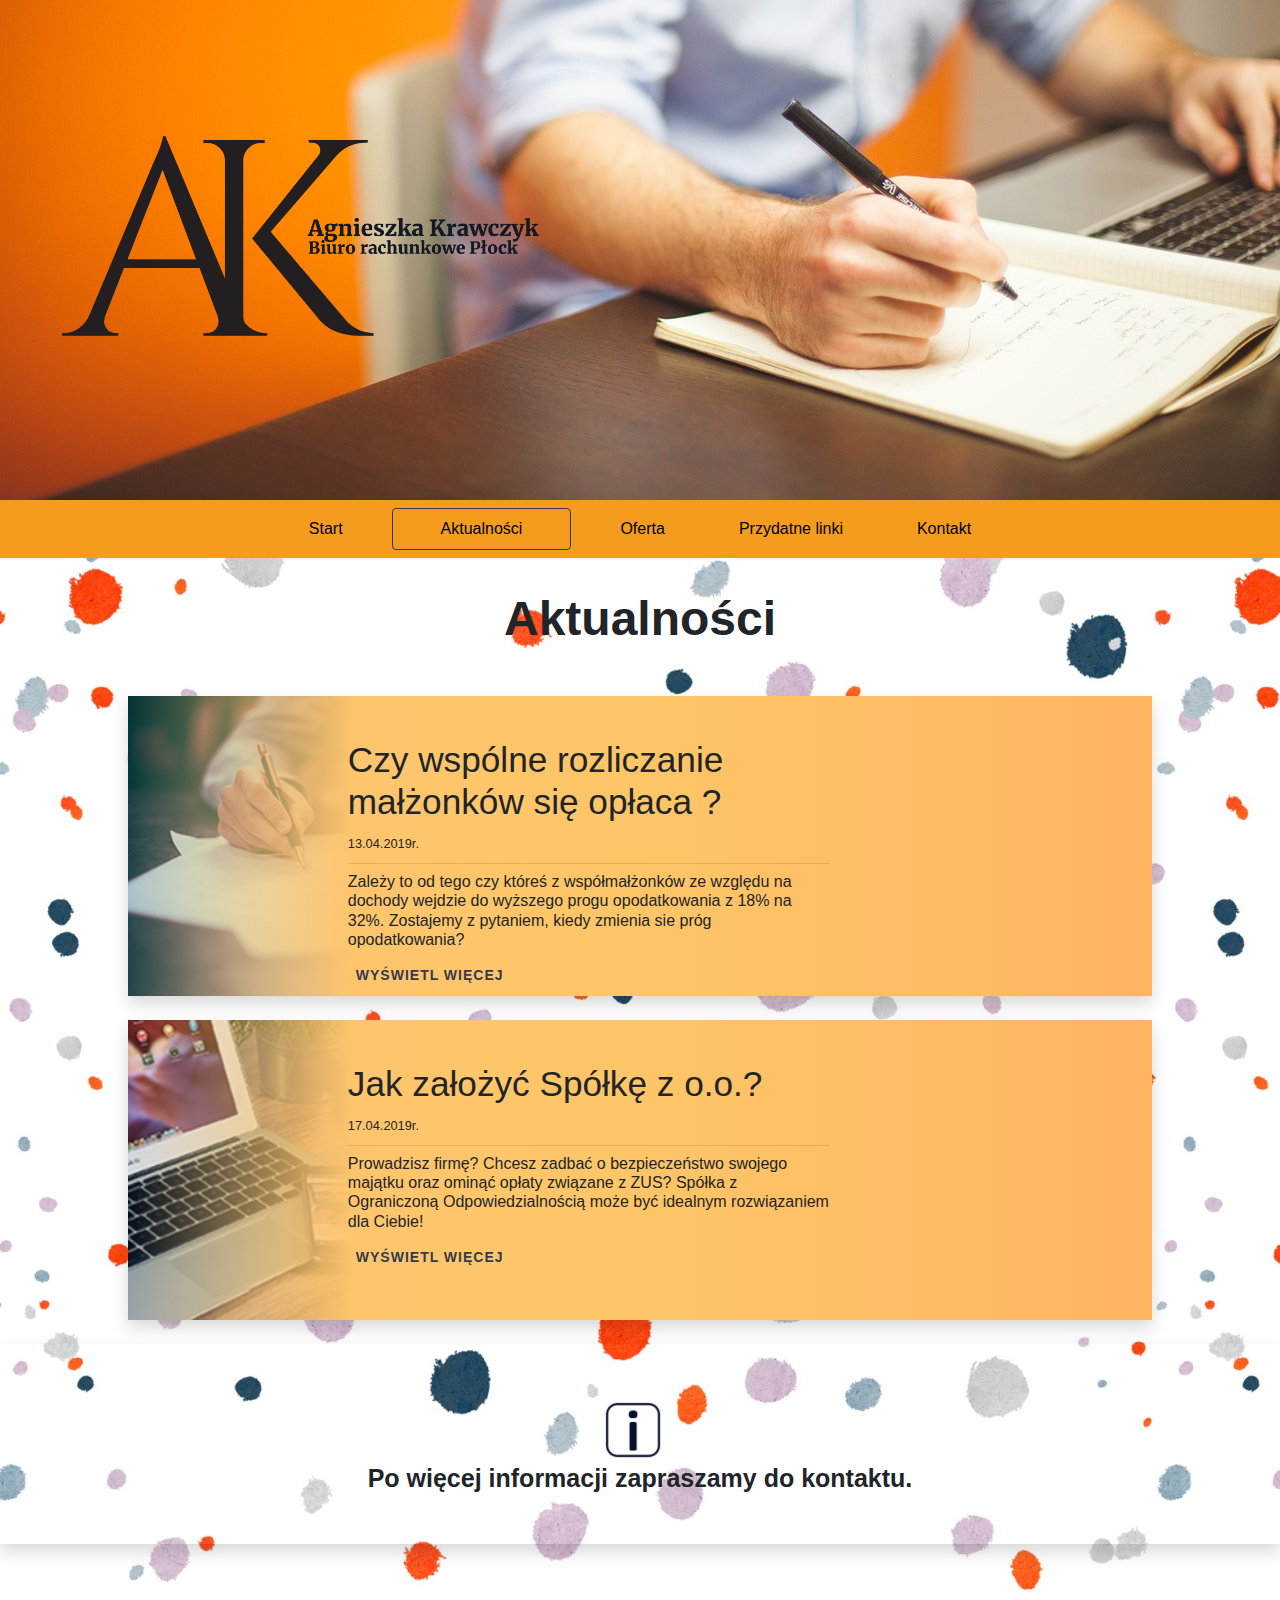
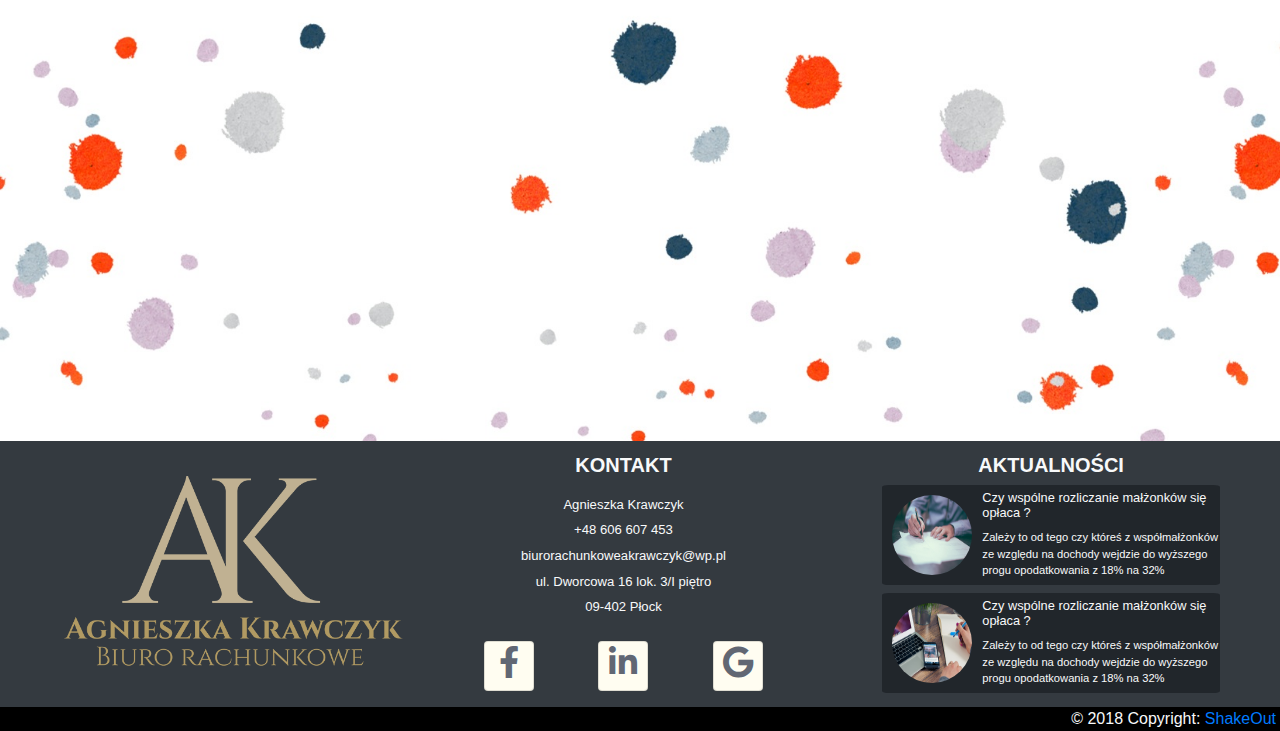
==== commit 4144f08e: "aktualonsci" ====
--- a/aktualnosci/index.html
+++ b/aktualnosci/index.html
@@ -1,28 +1,19 @@
 <!doctype html>
 <html lang="pl-PL">
 <head>
+    <!-- Global site tag (gtag.js) - Google Analytics -->
+    <script async src="https://www.googletagmanager.com/gtag/js?id=UA-138257146-1"></script>
     <title>Rachunkowość w Płocku na miarę twoich potrzeb.</title>
     <meta charset="utf-8">
     <meta name="viewport" content="width=device-width, initial-scale=1, shrink-to-fit=no">
     <meta name="robots" content="index, follow">
     <meta name="revisit-after" content="7 days">
     <meta name="keywords" content="word, word2, word3, etc">
-    <!--
     <meta name="abstract" content="a very short description of page">
-    -->
     <meta name="author" content="ShakeOut">
     <meta name="copyright" content="ShakeOut">
-    <!--
-    By implementing the news_keywords metatag you can specify which keywords are most relevant to your articles.
-    For example, in an article about the relevant news you could add the following code to help Google News better understand the nature of your content:
-        Keywords could also be used to help disambiguate between related terms. Again, if this particular publisher wanted to specify
-    that this article reported on soccer’s World Cup -- as opposed to rugby’s World Cup -- then they could try the following:
 
-    <meta name="news_keywords" content="World Cup, Brazil 2014, Spain vs Netherlands, soccer, football">
-
-    -->
     <meta name="google-site-verification" content="K8c2zZoU8CL8oeAEm4p4iuvakHsuQGLQA4NJUTKjj-U" />
-    <meta name="news_keywords" content="Vat i nowa matryca, Młodzież zwolniona z podatków-Co warto wiedziec?, ksiegowość, rachunkowość, zmiany w podatkach">
     <meta name="reply-to" content="kontakt@biurorachunkoweplock.pl">
     <meta name="description" content="Chcesz dowidzieć sie jaką formę opodatkowania wybrać i uniknąć niepotrzebnych opłat ?">
     <meta name="robots" content="noodp" />
@@ -70,7 +61,7 @@
                     <img src="../images/czlowiek-w-garniturze-wskazuje-miejsce-do-podpisu.jpg" class="article-photo" alt="signing documents">
                     <div class="title position-absolute col-10 col-md-9 col-xl-6">
                         <h1 class="">Czy wspólne rozliczanie małżonków się opłaca ?</h1>
-                        <small>13.09.2019r.</small>
+                        <small>13.04.2019r.</small>
                         <hr class="my-1 my-sm-2">
                         <h2>Zależy to od tego czy któreś z współmałżonków ze względu na dochody wejdzie do wyższego progu opodatkowania z 18% na 32%. Zostajemy z pytaniem, kiedy zmienia sie próg opodatkowania?
                         </h2>
@@ -88,13 +79,13 @@
                 <div class="check d-flex shadow">
                     <img src="../images/ksiegowy-notujacy-z-laptopa.jpg" class="article-photo" alt="signing documents">
                     <div class="title position-absolute col-10 col-md-9 col-xl-6">
-                        <h1 class="">Czy wspólne rozliczanie małżonków się opłaca ?</h1>
-                        <small>13.09.2019r.</small>
+                        <h1 class="">Jak założyć Spółkę z o.o.?</h1>
+                        <small>17.04.2019r.</small>
                         <hr class="my-2 my-sm-2">
-                        <h2>Zależy to od tego czy któreś z współmałżonków ze względu na dochody wejdzie do wyższego progu opodatkowania z 18% na 32%. Zostajemy z pytaniem, kiedy zmienia sie próg opodatkowania?
+                        <h2>Prowadzisz firmę? Chcesz zadbać o bezpieczeństwo swojego majątku oraz ominąć opłaty związane z ZUS? Spółka z Ograniczoną Odpowiedzialnością może być idealnym rozwiązaniem dla Ciebie!
                         </h2>
                         <p class="lead">
-                            <a class="btn btn-sm pl-2 mt-1" href="#" role="button">Wyświetl więcej</a>
+                            <a class="btn btn-sm pl-2 mt-1" href="jak-zalozyc-spolke-z-o.o.html" role="button">Wyświetl więcej</a>
                         </p>
                     </div>
                 </div>
